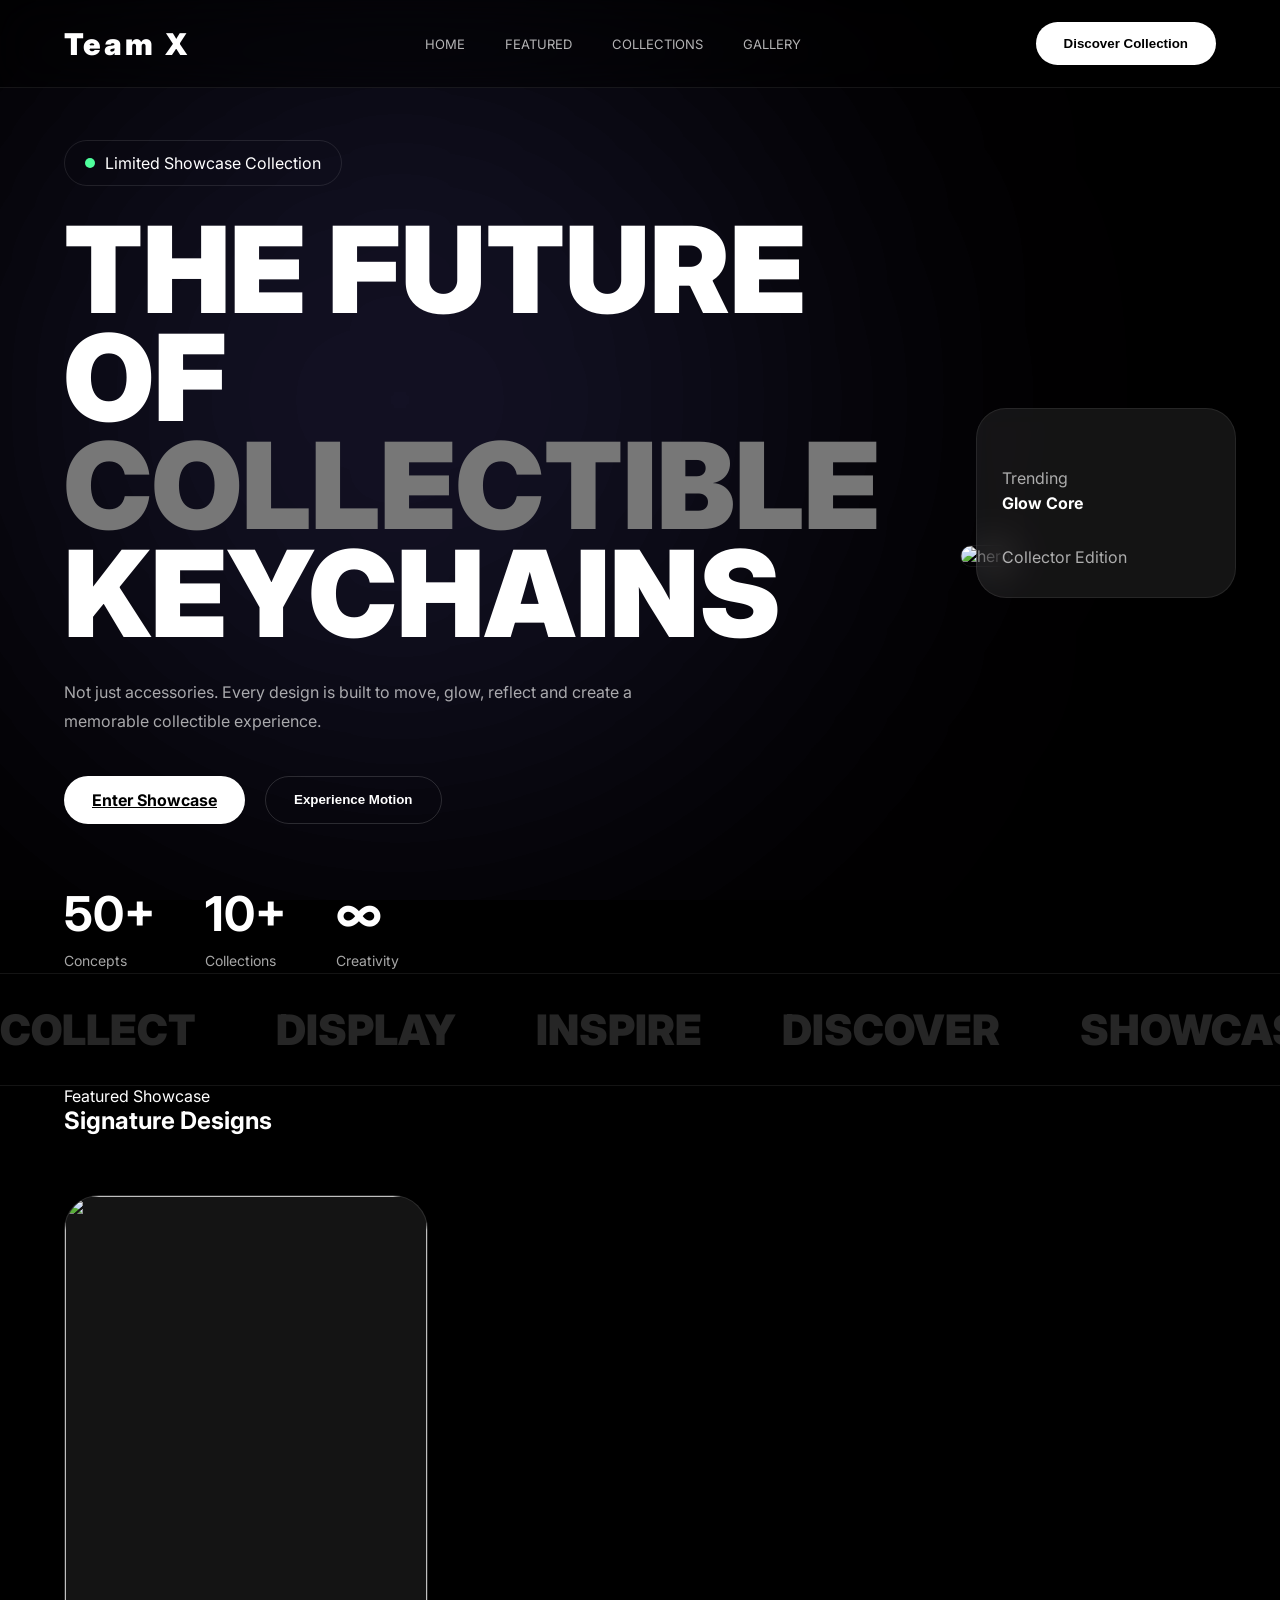
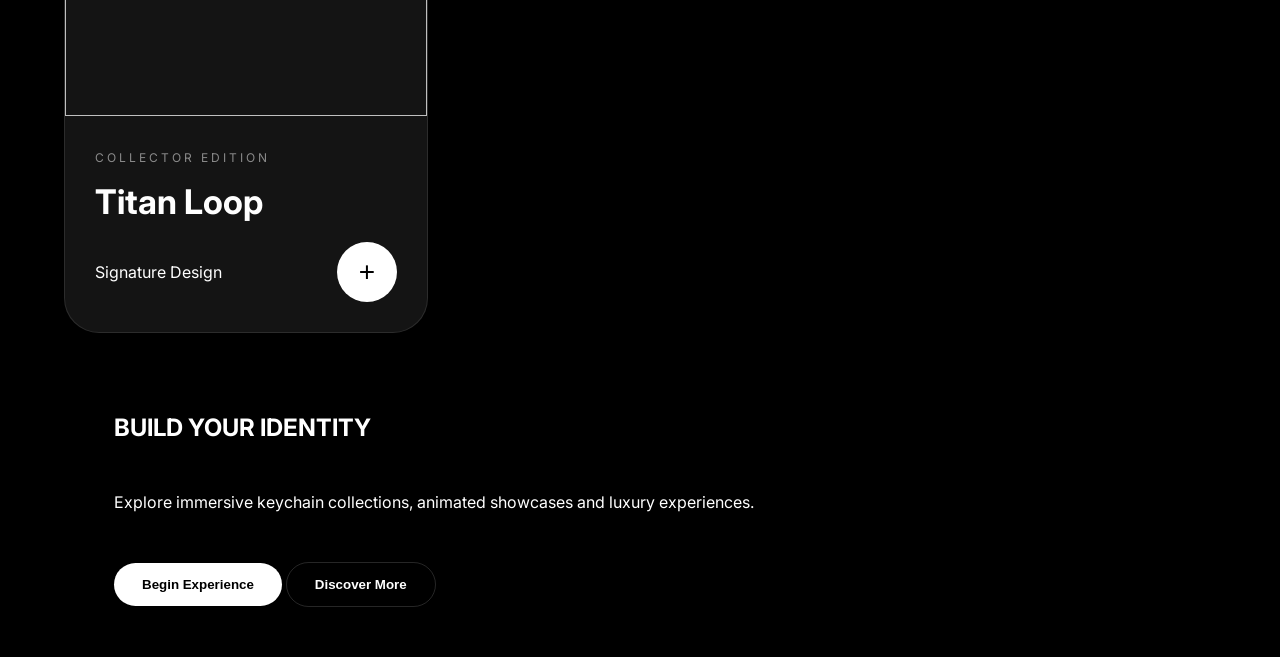
==== index.html @ df36ba24 "initial commit" ====
<!DOCTYPE html>
<html lang="en">

<head>
    <meta charset="UTF-8">
    <meta name="viewport" content="width=device-width, initial-scale=1.0">

    <title>Team X Showcase</title>

    <link rel="preconnect" href="https://fonts.googleapis.com">
    <link rel="preconnect" href="https://fonts.gstatic.com" crossorigin>

    <link href="https://fonts.googleapis.com/css2?family=Inter:wght@100..900&display=swap" rel="stylesheet">

    <link rel="stylesheet" href="css/styles.css">
</head>

<body>

    <div class="particles"></div>

    <header>
        <div class="container">

            <nav>

                <div class="logo">
                    Team X
                </div>

                <div class="nav-links">
                    <a href="#home">Home</a>
                    <a href="#featured">Featured</a>
                    <a href="#collections">Collections</a>
                    <a href="#gallery">Gallery</a>
                </div>

                <button class="btn btn-primary">
                    Discover Collection
                </button>

            </nav>

        </div>
    </header>

    <section class="hero" id="home">

        <div class="container hero-grid">

            <div>

                <div class="tag">
                    <span class="dot"></span>
                    Limited Showcase Collection
                </div>

                <h1>
                    THE FUTURE OF
                    <span>COLLECTIBLE</span>
                    KEYCHAINS
                </h1>

                <p>
                    Not just accessories.

                    Every design is built to move,
                    glow, reflect and create a memorable
                    collectible experience.
                </p>

                <div class="hero-buttons">

                    <a href="showcase.html" class="btn btn-primary">
                        Enter Showcase
                    </a>

                    <button class="btn btn-outline">
                        Experience Motion
                    </button>

                </div>

                <div class="stats">

                    <div>
                        <h3>50+</h3>
                        <p>Concepts</p>
                    </div>

                    <div>
                        <h3>10+</h3>
                        <p>Collections</p>
                    </div>

                    <div>
                        <h3>∞</h3>
                        <p>Creativity</p>
                    </div>

                </div>

            </div>

            <div class="hero-image">

                <img src="images/hero.jpg" alt="hero">

                <div class="floating-card">

                    <p>Trending</p>

                    <h4>Glow Core</h4>

                    <p>Collector Edition</p>

                </div>

            </div>

        </div>

    </section>

    <div class="marquee">

        <div class="marquee-content">

            <span>COLLECT</span>
            <span>DISPLAY</span>
            <span>INSPIRE</span>
            <span>DISCOVER</span>
            <span>SHOWCASE</span>
            <span>CREATE</span>

        </div>

    </div>

    <!-- Featured Cards -->

    <section id="featured">

        <div class="container">

            <div class="section-title">

                <div>

                    <p>Featured Showcase</p>

                    <h2>Signature Designs</h2>

                </div>

            </div>

            <div class="products">

                <div class="card">
                    <div class="card-image">
                        <img src="images/product-1.jpg">
                    </div>

                    <div class="card-content">

                        <span>Collector Edition</span>

                        <h3>Titan Loop</h3>

                        <div class="card-footer">

                            <p>Signature Design</p>

                            <button class="plus-btn">+</button>

                        </div>

                    </div>
                </div>

            </div>

        </div>

    </section>

    <section class="cta">

        <div class="container">

            <div class="cta-box">
                <h2>
                    BUILD YOUR
                    <span>IDENTITY</span>
                </h2>

                <p>
                    Explore immersive keychain collections,
                    animated showcases and luxury experiences.
                </p>

                <div class="cta-buttons">

                    <button class="btn btn-primary">
                        Begin Experience
                    </button>

                    <button class="btn btn-outline">
                        Discover More
                    </button>

                </div>

            </div>

        </div>

    </section>

    <script src="js/main.js"></script>

</body>

</html>
---- css/styles.css ----
* {
  margin: 0;
  padding: 0;
  box-sizing: border-box;
  scroll-behavior: smooth;
}

:root {
  --glass: rgba(255, 255, 255, .08);
  --border: rgba(255, 255, 255, .1);
}

body {
  font-family: 'Inter', sans-serif;
  background: #000;
  color: #fff;
  overflow-x: hidden;
}

/* CONTAINER */

.container {
  width: 90%;
  max-width: 1400px;
  margin: auto;
}

/* PARTICLES */

.particles {
  position: fixed;
  inset: 0;
  overflow: hidden;
  pointer-events: none;
  z-index: -1;
}

.particles::before,
.particles::after {
  content: "";
  position: absolute;
  width: 800px;
  height: 800px;
  border-radius: 50%;
  filter: blur(160px);
  animation: orb 20s linear infinite;
}

.particles::before {
  background: rgba(0, 255, 255, .08);
}

.particles::after {
  background: rgba(255, 0, 255, .08);
  animation-delay: -10s;
}

@keyframes orb {

  0% {
    transform: translate(-20%, -20%);
  }

  50% {
    transform: translate(60%, 20%);
  }

  100% {
    transform: translate(-20%, -20%);
  }

}

/* HEADER */

header {
  position: fixed;
  width: 100%;
  top: 0;
  z-index: 1000;

  background: rgba(0, 0, 0, .5);

  backdrop-filter: blur(20px);

  border-bottom: 1px solid rgba(255, 255, 255, .08);
}

nav {
  display: flex;
  justify-content: space-between;
  align-items: center;
  padding: 22px 0;
}

.logo {
  font-size: 30px;
  font-weight: 900;
  letter-spacing: 3px;
}

.nav-links {
  display: flex;
  gap: 40px;
}

.nav-links a {
  color: rgba(255, 255, 255, .7);
  text-decoration: none;
  text-transform: uppercase;
  font-size: 13px;
}

.nav-links a:hover {
  color: #fff;
}

/* BUTTONS */

.btn {
  padding: 14px 28px;
  border: none;
  border-radius: 100px;
  cursor: pointer;
  font-weight: 700;
  transition: .4s ease;
}

.btn-primary {
  background: #fff;
  color: #000;
}

.btn-outline {
  background: transparent;
  border: 1px solid rgba(255, 255, 255, .15);
  color: #fff;
}

.btn:hover {
  transform: translateY(-3px);
}

/* HERO */

.hero {
  min-height: 100vh;
  display: flex;
  align-items: center;
  padding-top: 140px;
  position: relative;
}

.hero-grid {
  display: grid;
  grid-template-columns: 1fr 1fr;
  gap: 80px;
  align-items: center;
}

.tag {
  display: inline-flex;
  align-items: center;
  gap: 10px;

  border: 1px solid rgba(255, 255, 255, .1);

  padding: 12px 20px;

  border-radius: 100px;

  margin-bottom: 30px;
}

.dot {
  width: 10px;
  height: 10px;
  border-radius: 50%;
  background: #4fff9d;
}

.hero h1 {
  font-size: 120px;
  line-height: .9;
  font-weight: 900;
  text-transform: uppercase;
}

.hero h1 span {
  display: block;
  color: #777;
}

.hero p {
  margin-top: 30px;
  color: rgba(255, 255, 255, .65);
  line-height: 1.8;
  max-width: 600px;
}

.hero-buttons {
  display: flex;
  gap: 20px;
  margin-top: 40px;
}

.stats {
  display: flex;
  gap: 50px;
  margin-top: 60px;
}

.stats h3 {
  font-size: 48px;
}

.stats p {
  margin-top: 5px;
  font-size: 14px;
}

/* HERO IMAGE */

.hero-image {
  position: relative;
  transform-style: preserve-3d;
}

.hero-image img {
  width: 100%;
  border-radius: 40px;
  border: 1px solid rgba(255, 255, 255, .08);

  animation: float 5s ease-in-out infinite;
}

@keyframes float {

  0% {
    transform: translateY(0);
  }

  50% {
    transform: translateY(-20px);
  }

  100% {
    transform: translateY(0);
  }

}

.floating-card {
  position: absolute;
  bottom: -30px;
  right: -20px;

  width: 260px;

  padding: 25px;

  border-radius: 30px;

  background: rgba(255, 255, 255, .08);

  backdrop-filter: blur(20px);

  border: 1px solid rgba(255, 255, 255, .08);
}

/* MARQUEE */

.marquee {
  overflow: hidden;
  white-space: nowrap;
  border-top: 1px solid rgba(255, 255, 255, .08);
  border-bottom: 1px solid rgba(255, 255, 255, .08);
  padding: 30px 0;
}

.marquee-content {
  display: inline-flex;
  gap: 80px;

  animation: marquee 18s linear infinite;

  font-size: 42px;
  font-weight: 900;

  color: rgba(255, 255, 255, .15);
}

@keyframes marquee {

  from {
    transform: translateX(0);
  }

  to {
    transform: translateX(-50%);
  }

}

/* PRODUCTS */

.products {
  display: grid;
  grid-template-columns: repeat(3, 1fr);
  gap: 30px;
  margin-top: 60px;
}

.card {
  background: var(--glass);

  border: 1px solid var(--border);

  backdrop-filter: blur(20px);

  border-radius: 35px;

  overflow: hidden;

  transition: .5s ease;

  transform-style: preserve-3d;
}

.card:hover {
  transform: translateY(-10px);
}

.card-image {
  height: 520px;
  overflow: hidden;
}

.card-image img {
  width: 100%;
  height: 100%;
  object-fit: cover;

  transform-origin: top center;

  animation: swing 4s ease-in-out infinite;
}

@keyframes swing {

  0% {
    transform: rotate(4deg);
  }

  50% {
    transform: rotate(-4deg);
  }

  100% {
    transform: rotate(4deg);
  }

}

.card-content {
  padding: 30px;
}

.card-content span {
  color: rgba(255, 255, 255, .5);
  text-transform: uppercase;
  font-size: 12px;
  letter-spacing: 3px;
}

.card-content h3 {
  margin-top: 15px;
  font-size: 34px;
}

.card-footer {
  margin-top: 20px;

  display: flex;
  justify-content: space-between;
  align-items: center;
}

.plus-btn {
  width: 60px;
  height: 60px;
  border: none;
  border-radius: 50%;
  cursor: pointer;

  font-size: 28px;

  background: #fff;
  color: #000;
}

/* RESPONSIVE */

@media(max-width:1100px) {

  .hero-grid,
  .products {
    grid-template-columns: 1fr;
  }

  .hero h1 {
    font-size: 70px;
  }

}

@media(max-width:700px) {

  .nav-links {
    display: none;
  }

  .hero h1 {
    font-size: 48px;
  }

  .stats {
    flex-direction: column;
    gap: 20px;
  }

}



.cta-box
p,
.cta-buttons {
  margin: 50px;
}


.cta-box h2{
  margin-top: 80px;
  margin-left: 50px;
}
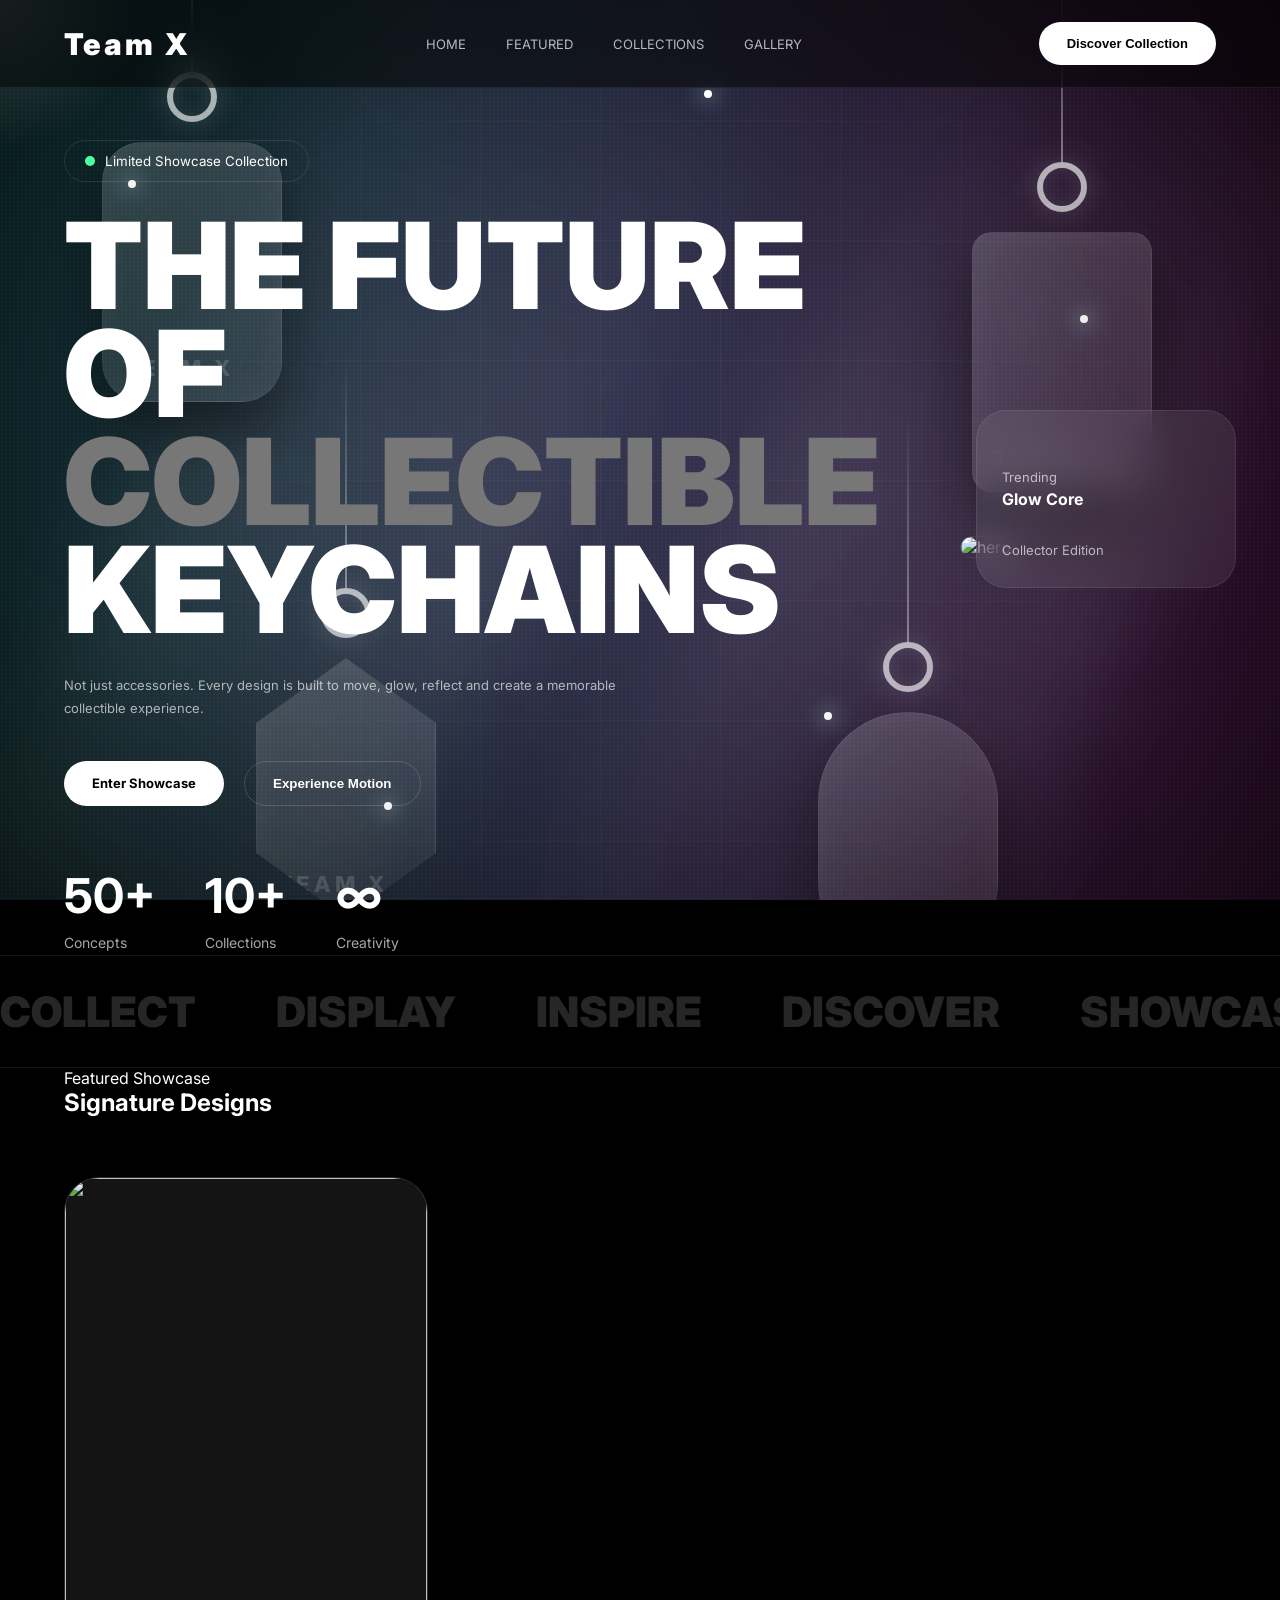
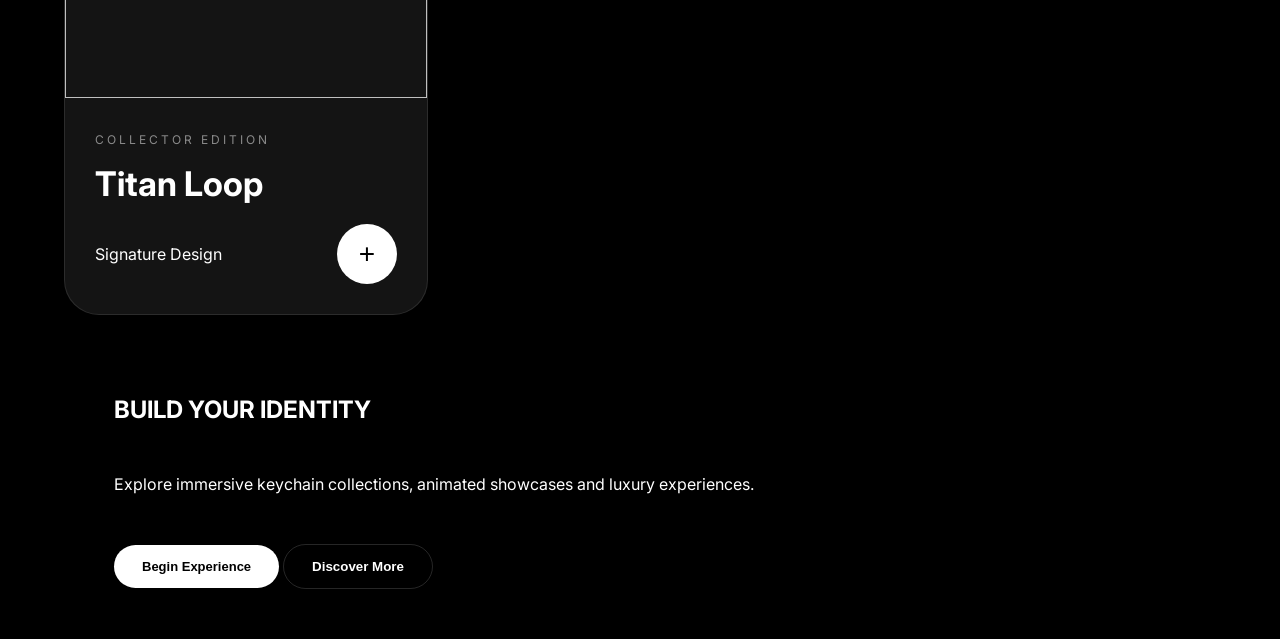
==== commit f3e0c3bd: "initial commit" ====
--- a/index.html
+++ b/index.html
@@ -2,6 +2,15 @@
 <html lang="en">
 
 <head>
+    <!-- Google tag (gtag.js) -->
+    <script async src="https://www.googletagmanager.com/gtag/js?id=G-QVEWXRBFBV"></script>
+    <script>
+        window.dataLayer = window.dataLayer || [];
+        function gtag() { dataLayer.push(arguments); }
+        gtag('js', new Date());
+
+        gtag('config', 'G-QVEWXRBFBV');
+    </script>
     <meta charset="UTF-8">
     <meta name="viewport" content="width=device-width, initial-scale=1.0">
 
@@ -12,12 +21,78 @@
 
     <link href="https://fonts.googleapis.com/css2?family=Inter:wght@100..900&display=swap" rel="stylesheet">
 
-    <link rel="stylesheet" href="css/styles.css">
+    <link rel="stylesheet" href="styles.css">
+
 </head>
 
 <body>
 
-    <div class="particles"></div>
+    <!-- LIVE BACKGROUND -->
+    <!-- ADD THIS RIGHT AFTER <body> -->
+
+    <div class="bg-wrapper">
+
+        <!-- AURORA -->
+
+        <div class="aurora aurora1"></div>
+        <div class="aurora aurora2"></div>
+
+        <!-- GRID -->
+
+        <div class="grid-overlay"></div>
+
+        <!-- NOISE -->
+
+        <div class="noise"></div>
+
+        <!-- LIGHT BEAMS -->
+
+        <div class="light-beam beam1"></div>
+        <div class="light-beam beam2"></div>
+
+        <!-- FLOATING LIGHTS -->
+
+        <div class="floating-lights">
+
+            <span></span>
+            <span></span>
+            <span></span>
+            <span></span>
+            <span></span>
+
+        </div>
+
+        <!-- FLOATING KEYCHAINS -->
+
+        <div class="floating-keychains">
+
+            <div class="keychain kc1">
+                <div class="ring"></div>
+                <div class="tag-body"></div>
+            </div>
+
+            <div class="keychain kc2">
+                <div class="ring"></div>
+                <div class="tag-body square"></div>
+            </div>
+
+            <div class="keychain kc3">
+                <div class="ring"></div>
+                <div class="tag-body crystal"></div>
+            </div>
+
+            <div class="keychain kc4">
+                <div class="ring"></div>
+                <div class="tag-body capsule"></div>
+            </div>
+
+        </div>
+
+        <!-- CURSOR GLOW -->
+
+        <div class="cursor-glow"></div>
+
+    </div>
 
     <header>
         <div class="container">
@@ -218,7 +293,7 @@
 
     </section>
 
-    <script src="js/main.js"></script>
+    <script src="main.js"></script>
 
 </body>
 
--- a/styles.css
+++ b/styles.css
@@ -0,0 +1,1345 @@
+/* =========================
+   FLOATING KEYCHAINS
+========================= */
+
+* {
+    margin: 0;
+    padding: 0;
+    box-sizing: border-box;
+    scroll-behavior: smooth;
+}
+
+:root {
+    --glass: rgba(255, 255, 255, .08);
+    --border: rgba(255, 255, 255, .1);
+}
+
+body {
+    font-family: 'Inter', sans-serif;
+    background: #000;
+    color: #fff;
+    overflow-x: hidden;
+}
+
+/* CONTAINER */
+
+.container {
+    width: 90%;
+    max-width: 1400px;
+    margin: auto;
+}
+
+/* PARTICLES */
+
+.particles {
+    position: fixed;
+    inset: 0;
+    overflow: hidden;
+    pointer-events: none;
+    z-index: -1;
+}
+
+.particles::before,
+.particles::after {
+    content: "";
+    position: absolute;
+    width: 800px;
+    height: 800px;
+    border-radius: 50%;
+    filter: blur(160px);
+    animation: orb 20s linear infinite;
+}
+
+.particles::before {
+    background: rgba(0, 255, 255, .08);
+}
+
+.particles::after {
+    background: rgba(255, 0, 255, .08);
+    animation-delay: -10s;
+}
+
+@keyframes orb {
+
+    0% {
+        transform: translate(-20%, -20%);
+    }
+
+    50% {
+        transform: translate(60%, 20%);
+    }
+
+    100% {
+        transform: translate(-20%, -20%);
+    }
+
+}
+
+/* HEADER */
+
+header {
+    position: fixed;
+    width: 100%;
+    top: 0;
+    z-index: 1000;
+
+    background: rgba(0, 0, 0, .5);
+
+    backdrop-filter: blur(20px);
+
+    border-bottom: 1px solid rgba(255, 255, 255, .08);
+}
+
+nav {
+    display: flex;
+    justify-content: space-between;
+    align-items: center;
+    padding: 22px 0;
+}
+
+.logo {
+    font-size: 30px;
+    font-weight: 900;
+    letter-spacing: 3px;
+}
+
+.nav-links {
+    display: flex;
+    gap: 40px;
+}
+
+.nav-links a {
+    color: rgba(255, 255, 255, .7);
+    text-decoration: none;
+    text-transform: uppercase;
+    font-size: 13px;
+}
+
+.nav-links a:hover {
+    color: #fff;
+}
+
+/* BUTTONS */
+
+.btn {
+    padding: 14px 28px;
+    border: none;
+    border-radius: 100px;
+    cursor: pointer;
+    font-weight: 700;
+    transition: .4s ease;
+}
+
+.btn-primary {
+    background: #fff;
+    color: #000;
+    font-size: 13px;
+    text-decoration: none;
+
+}
+
+
+.btn-outline {
+    background: transparent;
+    border: 1px solid rgba(255, 255, 255, .15);
+    color: #fff;
+}
+
+.btn:hover {
+    transform: translateY(-3px);
+}
+
+/* HERO */
+
+.hero {
+    min-height: 100vh;
+    display: flex;
+    align-items: center;
+    padding-top: 140px;
+    position: relative;
+}
+
+.hero-grid {
+    display: grid;
+    grid-template-columns: 1fr 1fr;
+    gap: 80px;
+    align-items: center;
+}
+
+.tag {
+    display: inline-flex;
+    align-items: center;
+    gap: 10px;
+
+    border: 1px solid rgba(255, 255, 255, .1);
+
+    padding: 12px 20px;
+
+    border-radius: 100px;
+    font-size: smaller;
+    margin-bottom: 30px;
+}
+
+.dot {
+    width: 10px;
+    height: 10px;
+    border-radius: 50%;
+    background: #4fff9d;
+}
+
+.hero h1 {
+    font-size: 120px;
+    line-height: .9;
+    font-weight: 900;
+    text-transform: uppercase;
+}
+
+.hero h1 span {
+    display: block;
+    color: #777;
+}
+
+.hero p {
+    margin-top: 30px;
+    color: rgba(255, 255, 255, .65);
+    line-height: 1.8;
+    max-width: 600px;
+    font-size: small;
+}
+
+.hero-buttons {
+    display: flex;
+    gap: 20px;
+    margin-top: 40px;
+}
+
+.stats {
+    display: flex;
+    gap: 50px;
+    margin-top: 60px;
+}
+
+.stats h3 {
+    font-size: 48px;
+}
+
+.stats p {
+    margin-top: 5px;
+    font-size: 14px;
+}
+
+/* HERO IMAGE */
+
+.hero-image {
+    position: relative;
+    transform-style: preserve-3d;
+}
+
+.hero-image img {
+    width: 100%;
+    border-radius: 40px;
+    border: 1px solid rgba(255, 255, 255, .08);
+
+    animation: float 5s ease-in-out infinite;
+}
+
+@keyframes float {
+
+    0% {
+        transform: translateY(0);
+    }
+
+    50% {
+        transform: translateY(-20px);
+    }
+
+    100% {
+        transform: translateY(0);
+    }
+
+}
+
+.floating-card {
+    position: absolute;
+    bottom: -30px;
+    right: -20px;
+
+    width: 260px;
+
+    padding: 25px;
+
+    border-radius: 30px;
+
+    background: rgba(255, 255, 255, .08);
+
+    backdrop-filter: blur(20px);
+
+    border: 1px solid rgba(255, 255, 255, .08);
+}
+
+/* MARQUEE */
+
+.marquee {
+    overflow: hidden;
+    white-space: nowrap;
+    border-top: 1px solid rgba(255, 255, 255, .08);
+    border-bottom: 1px solid rgba(255, 255, 255, .08);
+    padding: 30px 0;
+}
+
+.marquee-content {
+    display: inline-flex;
+    gap: 80px;
+
+    animation: marquee 18s linear infinite;
+
+    font-size: 42px;
+    font-weight: 900;
+
+    color: rgba(255, 255, 255, .15);
+}
+
+@keyframes marquee {
+
+    from {
+        transform: translateX(0);
+    }
+
+    to {
+        transform: translateX(-50%);
+    }
+
+}
+
+/* PRODUCTS */
+
+.products {
+    display: grid;
+    grid-template-columns: repeat(3, 1fr);
+    gap: 30px;
+    margin-top: 60px;
+}
+
+.card {
+    background: var(--glass);
+
+    border: 1px solid var(--border);
+
+    backdrop-filter: blur(20px);
+
+    border-radius: 35px;
+
+    overflow: hidden;
+
+    transition: .5s ease;
+
+    transform-style: preserve-3d;
+}
+
+.card:hover {
+    transform: translateY(-10px);
+}
+
+.card-image {
+    height: 520px;
+    overflow: hidden;
+}
+
+.card-image img {
+    width: 100%;
+    height: 100%;
+    object-fit: cover;
+
+    transform-origin: top center;
+
+    animation: swing 4s ease-in-out infinite;
+}
+
+@keyframes swing {
+
+    0% {
+        transform: rotate(4deg);
+    }
+
+    50% {
+        transform: rotate(-4deg);
+    }
+
+    100% {
+        transform: rotate(4deg);
+    }
+
+}
+
+.card-content {
+    padding: 30px;
+}
+
+.card-content span {
+    color: rgba(255, 255, 255, .5);
+    text-transform: uppercase;
+    font-size: 12px;
+    letter-spacing: 3px;
+}
+
+.card-content h3 {
+    margin-top: 15px;
+    font-size: 34px;
+}
+
+.card-footer {
+    margin-top: 20px;
+
+    display: flex;
+    justify-content: space-between;
+    align-items: center;
+}
+
+.plus-btn {
+    width: 60px;
+    height: 60px;
+    border: none;
+    border-radius: 50%;
+    cursor: pointer;
+
+    font-size: 28px;
+
+    background: #fff;
+    color: #000;
+}
+
+/* RESPONSIVE */
+
+@media(max-width:1100px) {
+
+    .hero-grid,
+    .products {
+        grid-template-columns: 1fr;
+    }
+
+    .hero h1 {
+        font-size: 70px;
+    }
+
+}
+
+@media(max-width:700px) {
+
+    .nav-links {
+        display: none;
+    }
+
+    .hero h1 {
+        font-size: 30px;
+    }
+
+    .stats {
+        flex-direction: column;
+        gap: 20px;
+    }
+
+}
+
+
+
+.cta-box p,
+.cta-buttons {
+    margin: 50px;
+}
+
+
+.cta-box h2 {
+    margin-top: 80px;
+    margin-left: 50px;
+}
+
+.floating-keychains {
+    position: absolute;
+    inset: 0;
+    overflow: hidden;
+    pointer-events: none;
+}
+
+/* KEYCHAIN */
+
+.keychain {
+    position: absolute;
+    display: flex;
+    flex-direction: column;
+    align-items: center;
+
+    transform-origin: top center;
+
+    animation: swingKeychain 5s ease-in-out infinite;
+    will-change: transform;
+}
+
+/* STRING */
+
+.keychain::before {
+    content: "";
+    position: absolute;
+
+    top: -220px;
+
+    width: 2px;
+    height: 220px;
+
+    background: linear-gradient(to bottom,
+            rgba(255, 255, 255, .02),
+            rgba(255, 255, 255, .4));
+}
+
+/* RING */
+
+.ring {
+    width: 50px;
+    height: 50px;
+    border-radius: 50%;
+
+    border: 6px solid rgba(255, 255, 255, .65);
+
+    backdrop-filter: blur(20px);
+
+    box-shadow:
+        0 0 30px rgba(255, 255, 255, .15),
+        inset 0 0 20px rgba(255, 255, 255, .1);
+
+    margin-bottom: 20px;
+}
+
+/* TAG BODY */
+
+.tag-body {
+    width: 180px;
+    height: 260px;
+
+    border-radius: 40px;
+
+    transform-style: preserve-3d;
+    background:
+        linear-gradient(145deg,
+            rgba(255, 255, 255, .18),
+            rgba(255, 255, 255, .04));
+
+    border: 1px solid rgba(255, 255, 255, .08);
+
+    backdrop-filter: blur(30px);
+
+    box-shadow:
+        0 30px 60px rgba(0, 0, 0, .45),
+        inset 0 0 40px rgba(255, 255, 255, .05);
+
+    position: relative;
+
+    overflow: hidden;
+}
+
+/* REFLECTION */
+
+.tag-body::after {
+    content: "TEAM X";
+
+    position: absolute;
+    bottom: 20px;
+    left: 20px;
+
+    font-size: 22px;
+    font-weight: 800;
+    letter-spacing: 4px;
+
+    color: rgba(255, 255, 255, .15);
+}
+
+.tag-body::before {
+    content: "";
+    position: absolute;
+    inset: 0;
+
+    background: linear-gradient(120deg,
+            transparent 20%,
+            rgba(255, 255, 255, .25),
+            transparent 80%);
+
+    transform: translateX(-150%);
+
+    animation: shine 6s linear infinite;
+}
+
+@keyframes shine {
+    to {
+        transform: translateX(150%);
+    }
+}
+
+/* VARIANTS */
+
+.square {
+    border-radius: 25px;
+}
+
+.crystal {
+    clip-path: polygon(50% 0%,
+            100% 25%,
+            100% 75%,
+            50% 100%,
+            0% 75%,
+            0% 25%);
+}
+
+.capsule {
+    border-radius: 100px;
+}
+
+/* DIFFERENT POSITIONS */
+
+.kc1 {
+    left: 8%;
+    top: 8%;
+
+    animation-duration: 5s;
+}
+
+.kc2 {
+    right: 10%;
+    top: 18%;
+
+    animation-duration: 7s;
+}
+
+.kc3 {
+    left: 20%;
+    bottom: -2%;
+
+    animation-duration: 6s;
+}
+
+.kc4 {
+    right: 22%;
+    bottom: -8%;
+
+    animation-duration: 8s;
+}
+
+/* SWING */
+
+@keyframes swingKeychain {
+
+    0% {
+        transform: rotate(8deg) translateY(0);
+    }
+
+    50% {
+        transform: rotate(-8deg) translateY(20px);
+    }
+
+    100% {
+        transform: rotate(8deg) translateY(0);
+    }
+
+}
+
+/* DEPTH */
+
+.keychain {
+    filter: drop-shadow(0 30px 60px rgba(0, 0, 0, .5));
+}
+
+/* HOVER LIGHTING */
+
+.tag-body:hover {
+    transform: scale(1.03);
+}
+
+/* MOBILE */
+
+@media(max-width:900px) {
+
+    .tag-body {
+        width: 120px;
+        height: 180px;
+    }
+
+    .ring {
+        width: 35px;
+        height: 35px;
+    }
+
+}
+
+/* =========================
+   FLOATING KEYCHAINS
+========================= */
+
+.floating-keychains {
+    position: absolute;
+    inset: 0;
+    overflow: hidden;
+    pointer-events: none;
+}
+
+/* KEYCHAIN */
+
+.keychain {
+    position: absolute;
+    display: flex;
+    flex-direction: column;
+    align-items: center;
+
+    transform-origin: top center;
+
+    animation: swingKeychain 5s ease-in-out infinite;
+    will-change: transform;
+}
+
+/* STRING */
+
+.keychain::before {
+    content: "";
+    position: absolute;
+
+    top: -220px;
+
+    width: 2px;
+    height: 220px;
+
+    background: linear-gradient(to bottom,
+            rgba(255, 255, 255, .02),
+            rgba(255, 255, 255, .4));
+}
+
+/* RING */
+
+.ring {
+    width: 50px;
+    height: 50px;
+    border-radius: 50%;
+
+    border: 6px solid rgba(255, 255, 255, .65);
+
+    backdrop-filter: blur(20px);
+
+    box-shadow:
+        0 0 30px rgba(255, 255, 255, .15),
+        inset 0 0 20px rgba(255, 255, 255, .1);
+
+    margin-bottom: 20px;
+}
+
+/* TAG BODY */
+
+.tag-body {
+    width: 180px;
+    height: 260px;
+
+    border-radius: 40px;
+
+    background:
+        linear-gradient(145deg,
+            rgba(255, 255, 255, .18),
+            rgba(255, 255, 255, .04));
+
+    border: 1px solid rgba(255, 255, 255, .08);
+
+    backdrop-filter: blur(30px);
+
+    box-shadow:
+        0 30px 60px rgba(0, 0, 0, .45),
+        inset 0 0 40px rgba(255, 255, 255, .05);
+
+    position: relative;
+
+    overflow: hidden;
+}
+
+/* REFLECTION */
+
+.tag-body::before {
+    content: "";
+    position: absolute;
+    inset: 0;
+
+    background: linear-gradient(120deg,
+            transparent 20%,
+            rgba(255, 255, 255, .25),
+            transparent 80%);
+
+    transform: translateX(-150%);
+
+    animation: shine 6s linear infinite;
+}
+
+@keyframes shine {
+    to {
+        transform: translateX(150%);
+    }
+}
+
+/* VARIANTS */
+
+.square {
+    border-radius: 25px;
+}
+
+.crystal {
+    clip-path: polygon(50% 0%,
+            100% 25%,
+            100% 75%,
+            50% 100%,
+            0% 75%,
+            0% 25%);
+}
+
+.capsule {
+    border-radius: 100px;
+}
+
+/* DIFFERENT POSITIONS */
+
+.kc1 {
+    left: 8%;
+    top: 8%;
+
+    animation-duration: 5s;
+}
+
+.kc2 {
+    right: 10%;
+    top: 18%;
+
+    animation-duration: 7s;
+}
+
+.kc3 {
+    left: 20%;
+    bottom: -2%;
+
+    animation-duration: 6s;
+}
+
+.kc4 {
+    right: 22%;
+    bottom: -8%;
+
+    animation-duration: 8s;
+}
+
+/* SWING */
+
+@keyframes swingKeychain {
+
+    0% {
+        transform: rotate(8deg) translateY(0);
+    }
+
+    50% {
+        transform: rotate(-8deg) translateY(20px);
+    }
+
+    100% {
+        transform: rotate(8deg) translateY(0);
+    }
+
+}
+
+/* DEPTH */
+
+.keychain {
+    filter: drop-shadow(0 30px 60px rgba(0, 0, 0, .5));
+}
+
+/* HOVER LIGHTING */
+
+.tag-body:hover {
+    transform: scale(1.03);
+}
+
+/* MOBILE */
+
+@media(max-width:900px) {
+
+    .tag-body {
+        width: 120px;
+        height: 180px;
+    }
+
+    .ring {
+        width: 35px;
+        height: 35px;
+    }
+
+}
+
+/* =========================================
+   LIVE CINEMATIC BACKGROUND
+========================================= */
+
+.bg-wrapper {
+    position: fixed;
+    inset: 0;
+    overflow: hidden;
+    z-index: -10;
+    background: #050505;
+}
+
+/* AURORA */
+
+.aurora {
+    position: absolute;
+
+    width: 1200px;
+    height: 1200px;
+
+    border-radius: 50%;
+
+    filter: blur(180px);
+
+    opacity: .18;
+
+    mix-blend-mode: screen;
+
+    animation: auroraMove 20s ease-in-out infinite;
+}
+
+.aurora1 {
+    background: #00fff2;
+
+    top: -20%;
+    left: -10%;
+}
+
+.aurora2 {
+    background: #ff00c8;
+
+    bottom: -20%;
+    right: -10%;
+
+    animation-delay: -10s;
+}
+
+@keyframes auroraMove {
+
+    0% {
+        transform:
+            translate(0, 0) scale(1);
+    }
+
+    50% {
+        transform:
+            translate(100px, 80px) scale(1.15);
+    }
+
+    100% {
+        transform:
+            translate(0, 0) scale(1);
+    }
+
+}
+
+/* GRID */
+
+.grid-overlay {
+    position: absolute;
+    inset: 0;
+
+    background-image:
+        linear-gradient(rgba(255, 255, 255, .04) 1px, transparent 1px),
+        linear-gradient(90deg, rgba(255, 255, 255, .04) 1px, transparent 1px);
+
+    background-size: 120px 120px;
+
+    mask-image:
+        radial-gradient(circle at center,
+            black 20%,
+            transparent 80%);
+
+    animation: gridMove 20s linear infinite;
+}
+
+@keyframes gridMove {
+
+    from {
+        transform: translateY(0);
+    }
+
+    to {
+        transform: translateY(120px);
+    }
+
+}
+
+/* NOISE */
+
+.noise {
+    position: absolute;
+    inset: 0;
+
+    opacity: .03;
+
+    background-image:
+        radial-gradient(circle,
+            white 1px,
+            transparent 1px);
+
+    background-size: 4px 4px;
+
+    animation: noiseMove .3s infinite;
+}
+
+@keyframes noiseMove {
+
+    0% {
+        transform: translate(0, 0);
+    }
+
+    50% {
+        transform: translate(2px, -2px);
+    }
+
+    100% {
+        transform: translate(0, 0);
+    }
+
+}
+
+/* LIGHT BEAMS */
+
+.light-beam {
+    position: absolute;
+
+    width: 400px;
+    height: 120vh;
+
+    background:
+        linear-gradient(to bottom,
+            transparent,
+            rgba(255, 255, 255, .08),
+            transparent);
+
+    filter: blur(40px);
+
+    transform: rotate(25deg);
+
+    animation: beamMove 10s linear infinite;
+}
+
+.beam1 {
+    left: 10%;
+}
+
+.beam2 {
+    right: 10%;
+    animation-delay: -5s;
+}
+
+@keyframes beamMove {
+
+    0% {
+        transform:
+            translateY(-100%) rotate(25deg);
+    }
+
+    100% {
+        transform:
+            translateY(100%) rotate(25deg);
+    }
+
+}
+
+/* FLOATING LIGHTS */
+
+.floating-lights {
+    position: absolute;
+    inset: 0;
+}
+
+.floating-lights span {
+    position: absolute;
+
+    width: 8px;
+    height: 8px;
+
+    border-radius: 50%;
+
+    background: white;
+
+    box-shadow:
+        0 0 20px white,
+        0 0 40px cyan;
+
+    animation:
+        floatLight linear infinite,
+        pulseGlow 3s ease-in-out infinite;
+}
+
+.floating-lights span:nth-child(1) {
+    left: 10%;
+    top: 20%;
+    animation-duration: 12s;
+}
+
+.floating-lights span:nth-child(2) {
+    right: 15%;
+    top: 35%;
+    animation-duration: 18s;
+}
+
+.floating-lights span:nth-child(3) {
+    left: 30%;
+    bottom: 10%;
+    animation-duration: 14s;
+}
+
+.floating-lights span:nth-child(4) {
+    right: 35%;
+    bottom: 20%;
+    animation-duration: 20s;
+}
+
+.floating-lights span:nth-child(5) {
+    left: 55%;
+    top: 10%;
+    animation-duration: 16s;
+}
+
+@keyframes floatLight {
+
+    0% {
+        transform: translateY(0);
+    }
+
+    50% {
+        transform: translateY(-80px);
+    }
+
+    100% {
+        transform: translateY(0);
+    }
+
+}
+
+@keyframes pulseGlow {
+
+    0% {
+        opacity: .3;
+    }
+
+    50% {
+        opacity: 1;
+    }
+
+    100% {
+        opacity: .3;
+    }
+
+}
+
+/* CURSOR GLOW */
+
+.cursor-glow {
+    position: fixed;
+
+    width: 300px;
+    height: 300px;
+
+    border-radius: 50%;
+
+    background:
+        radial-gradient(circle,
+            rgba(255, 255, 255, .15),
+            transparent 70%);
+
+    pointer-events: none;
+
+    transform: translate(-50%, -50%);
+
+    mix-blend-mode: screen;
+
+    z-index: 999;
+}
+
+/* FLOATING KEYCHAINS */
+
+.floating-keychains {
+    position: absolute;
+    inset: 0;
+    overflow: hidden;
+    pointer-events: none;
+}
+
+.keychain {
+    position: absolute;
+
+    display: flex;
+    flex-direction: column;
+    align-items: center;
+
+    transform-origin: top center;
+
+    animation: swingKeychain 6s ease-in-out infinite;
+
+    filter:
+        drop-shadow(0 30px 60px rgba(0, 0, 0, .8)) drop-shadow(0 0 40px rgba(255, 255, 255, .08));
+}
+
+/* STRING */
+
+.keychain::before {
+    content: "";
+
+    position: absolute;
+
+    top: -220px;
+
+    width: 2px;
+    height: 220px;
+
+    background:
+        linear-gradient(to bottom,
+            rgba(255, 255, 255, .02),
+            rgba(255, 255, 255, .4));
+}
+
+/* RING */
+
+.ring {
+    width: 50px;
+    height: 50px;
+
+    border-radius: 50%;
+
+    border: 6px solid rgba(255, 255, 255, .65);
+
+    margin-bottom: 20px;
+
+    animation: metalGlow 4s ease-in-out infinite;
+}
+
+@keyframes metalGlow {
+
+    50% {
+        box-shadow:
+            0 0 40px rgba(255, 255, 255, .5),
+            0 0 80px rgba(0, 255, 255, .2);
+    }
+
+}
+
+/* TAG */
+
+.tag-body {
+    width: 180px;
+    height: 260px;
+
+    border-radius: 40px;
+
+    background:
+        linear-gradient(145deg,
+            rgba(255, 255, 255, .15),
+            rgba(255, 255, 255, .04));
+
+    border: 1px solid rgba(255, 255, 255, .08);
+
+    backdrop-filter: blur(30px);
+
+    position: relative;
+
+    overflow: hidden;
+}
+
+.tag-body::before {
+    content: "";
+
+    position: absolute;
+    inset: 0;
+
+    background:
+        linear-gradient(120deg,
+            transparent,
+            rgba(255, 255, 255, .25),
+            transparent);
+
+    transform: translateX(-150%);
+
+    animation: shine 6s linear infinite;
+}
+
+@keyframes shine {
+
+    to {
+        transform: translateX(150%);
+    }
+
+}
+
+.square {
+    border-radius: 20px;
+}
+
+.crystal {
+    clip-path: polygon(50% 0%,
+            100% 25%,
+            100% 75%,
+            50% 100%,
+            0% 75%,
+            0% 25%);
+}
+
+.capsule {
+    border-radius: 100px;
+}
+
+/* POSITIONS */
+
+.kc1 {
+    left: 8%;
+    top: 8%;
+}
+
+.kc2 {
+    right: 10%;
+    top: 18%;
+}
+
+.kc3 {
+    left: 20%;
+    bottom: -2%;
+}
+
+.kc4 {
+    right: 22%;
+    bottom: -8%;
+}
+
+@keyframes swingKeychain {
+
+    0% {
+        transform: rotate(8deg);
+    }
+
+    50% {
+        transform:
+            rotate(-8deg) translateY(20px);
+    }
+
+    100% {
+        transform: rotate(8deg);
+    }
+
+}
+
+/* MOBILE */
+
+@media(max-width:900px) {
+
+    .tag-body {
+        width: 120px;
+        height: 180px;
+    }
+
+    .ring {
+        width: 35px;
+        height: 35px;
+    }
+
+}
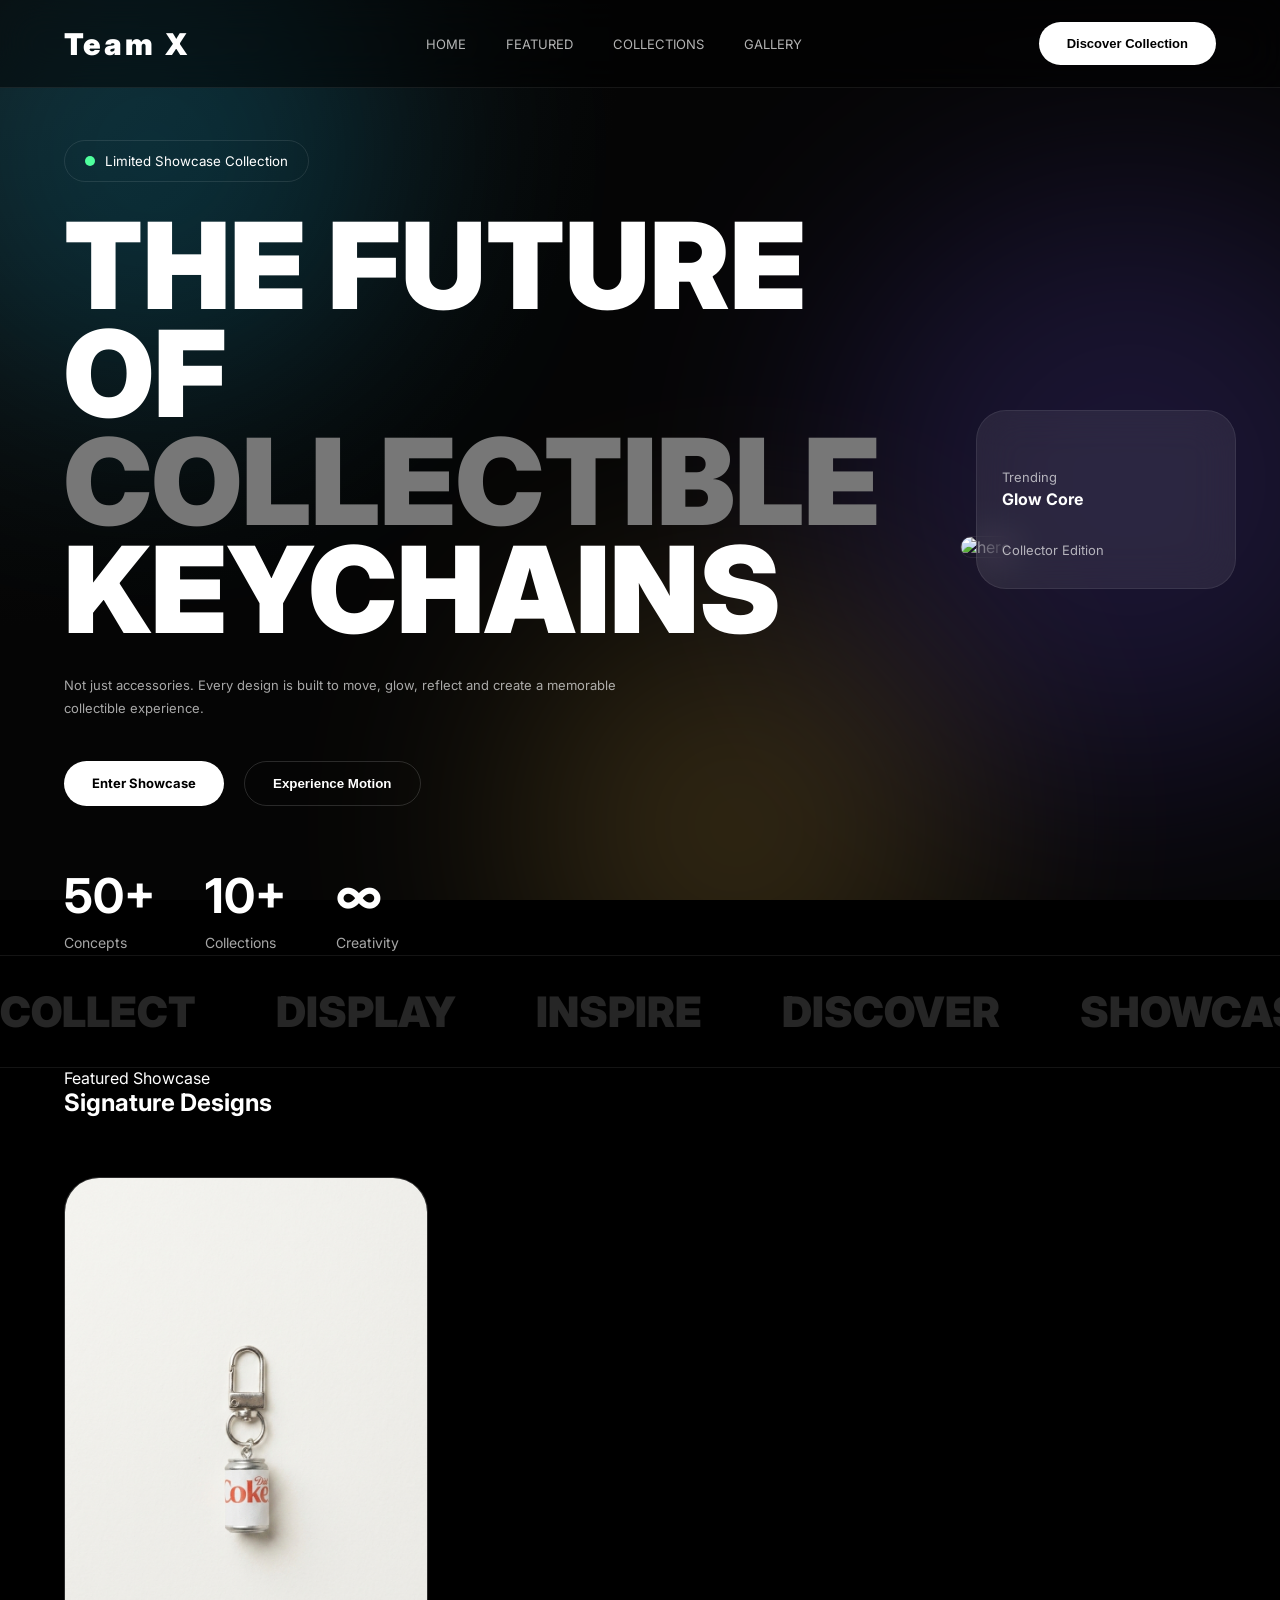
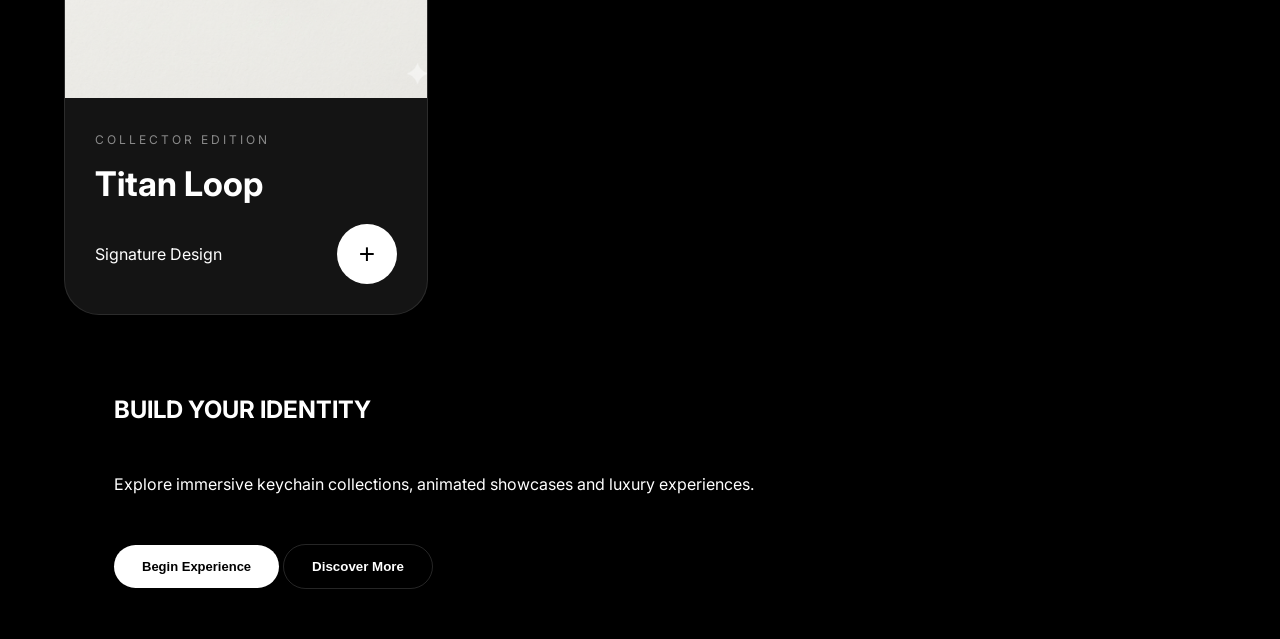
==== commit d7dab96c: "initial commit" ====
--- a/index.html
+++ b/index.html
@@ -31,67 +31,12 @@
     <!-- ADD THIS RIGHT AFTER <body> -->
 
     <div class="bg-wrapper">
-
-        <!-- AURORA -->
-
-        <div class="aurora aurora1"></div>
-        <div class="aurora aurora2"></div>
-
         <!-- GRID -->
 
-        <div class="grid-overlay"></div>
-
-        <!-- NOISE -->
-
-        <div class="noise"></div>
-
-        <!-- LIGHT BEAMS -->
-
-        <div class="light-beam beam1"></div>
-        <div class="light-beam beam2"></div>
-
-        <!-- FLOATING LIGHTS -->
-
-        <div class="floating-lights">
-
-            <span></span>
-            <span></span>
-            <span></span>
-            <span></span>
-            <span></span>
-
-        </div>
-
-        <!-- FLOATING KEYCHAINS -->
-
-        <div class="floating-keychains">
-
-            <div class="keychain kc1">
-                <div class="ring"></div>
-                <div class="tag-body"></div>
-            </div>
-
-            <div class="keychain kc2">
-                <div class="ring"></div>
-                <div class="tag-body square"></div>
-            </div>
-
-            <div class="keychain kc3">
-                <div class="ring"></div>
-                <div class="tag-body crystal"></div>
-            </div>
-
-            <div class="keychain kc4">
-                <div class="ring"></div>
-                <div class="tag-body capsule"></div>
-            </div>
-
-        </div>
-
-        <!-- CURSOR GLOW -->
-
-        <div class="cursor-glow"></div>
-
+        <div class="gradient-orb orb1"></div>
+        <div class="gradient-orb orb2"></div>
+        <div class="gradient-orb orb3"></div>
+    </div>
     </div>
 
     <header>
@@ -178,6 +123,7 @@
             </div>
 
             <div class="hero-image">
+                <div class="floating-token"></div>
 
                 <img src="images/hero.jpg" alt="hero">
 
--- a/styles.css
+++ b/styles.css
@@ -120,6 +120,8 @@
 }
 
 /* BUTTONS */
+
+
 
 .btn {
     padding: 14px 28px;
@@ -1342,4 +1344,124 @@
         height: 35px;
     }
 
-}+}
+
+
+/* =========================
+   PREMIUM BACKGROUND
+========================= */
+
+.bg-wrapper {
+    position: fixed;
+    inset: 0;
+    z-index: -1;
+    overflow: hidden;
+    background:
+        radial-gradient(circle at top left, #141414, #050505 40%),
+        #050505;
+}
+
+/* ORBS */
+
+.gradient-orb {
+    position: absolute;
+    border-radius: 50%;
+    filter: blur(120px);
+    opacity: .18;
+    animation: floatOrb 18s ease-in-out infinite;
+}
+
+/* CYAN */
+
+.orb1 {
+    width: 500px;
+    height: 500px;
+    background: #00c8ff;
+
+    top: -100px;
+    left: -100px;
+}
+
+/* PURPLE */
+
+.orb2 {
+    width: 600px;
+    height: 600px;
+    background: #7b5cff;
+
+    right: -150px;
+    top: 20%;
+    animation-delay: -8s;
+}
+
+/* GOLD */
+
+.orb3 {
+    width: 450px;
+    height: 450px;
+    background: #ffc857;
+
+    bottom: -150px;
+    left: 40%;
+    animation-delay: -4s;
+}
+
+@keyframes floatOrb {
+
+    0% {
+        transform:
+            translate(0, 0) scale(1);
+    }
+
+    50% {
+        transform:
+            translate(80px, -60px) scale(1.15);
+    }
+
+    100% {
+        transform:
+            translate(0, 0) scale(1);
+    }
+
+}
+
+
+
+.hero-image{
+    position:relative;
+    transform-style:preserve-3d;
+    perspective:1500px;
+}
+
+.hero-image img{
+    width:100%;
+    border-radius:40px;
+
+    animation:
+    heroFloat 6s ease-in-out infinite;
+
+    transition:.3s ease;
+}
+
+@keyframes heroFloat{
+
+    0%{
+        transform:
+        rotateY(-3deg)
+        translateY(0);
+    }
+
+    50%{
+        transform:
+        rotateY(3deg)
+        translateY(-20px);
+    }
+
+    100%{
+        transform:
+        rotateY(-3deg)
+        translateY(0);
+    }
+
+}
+
